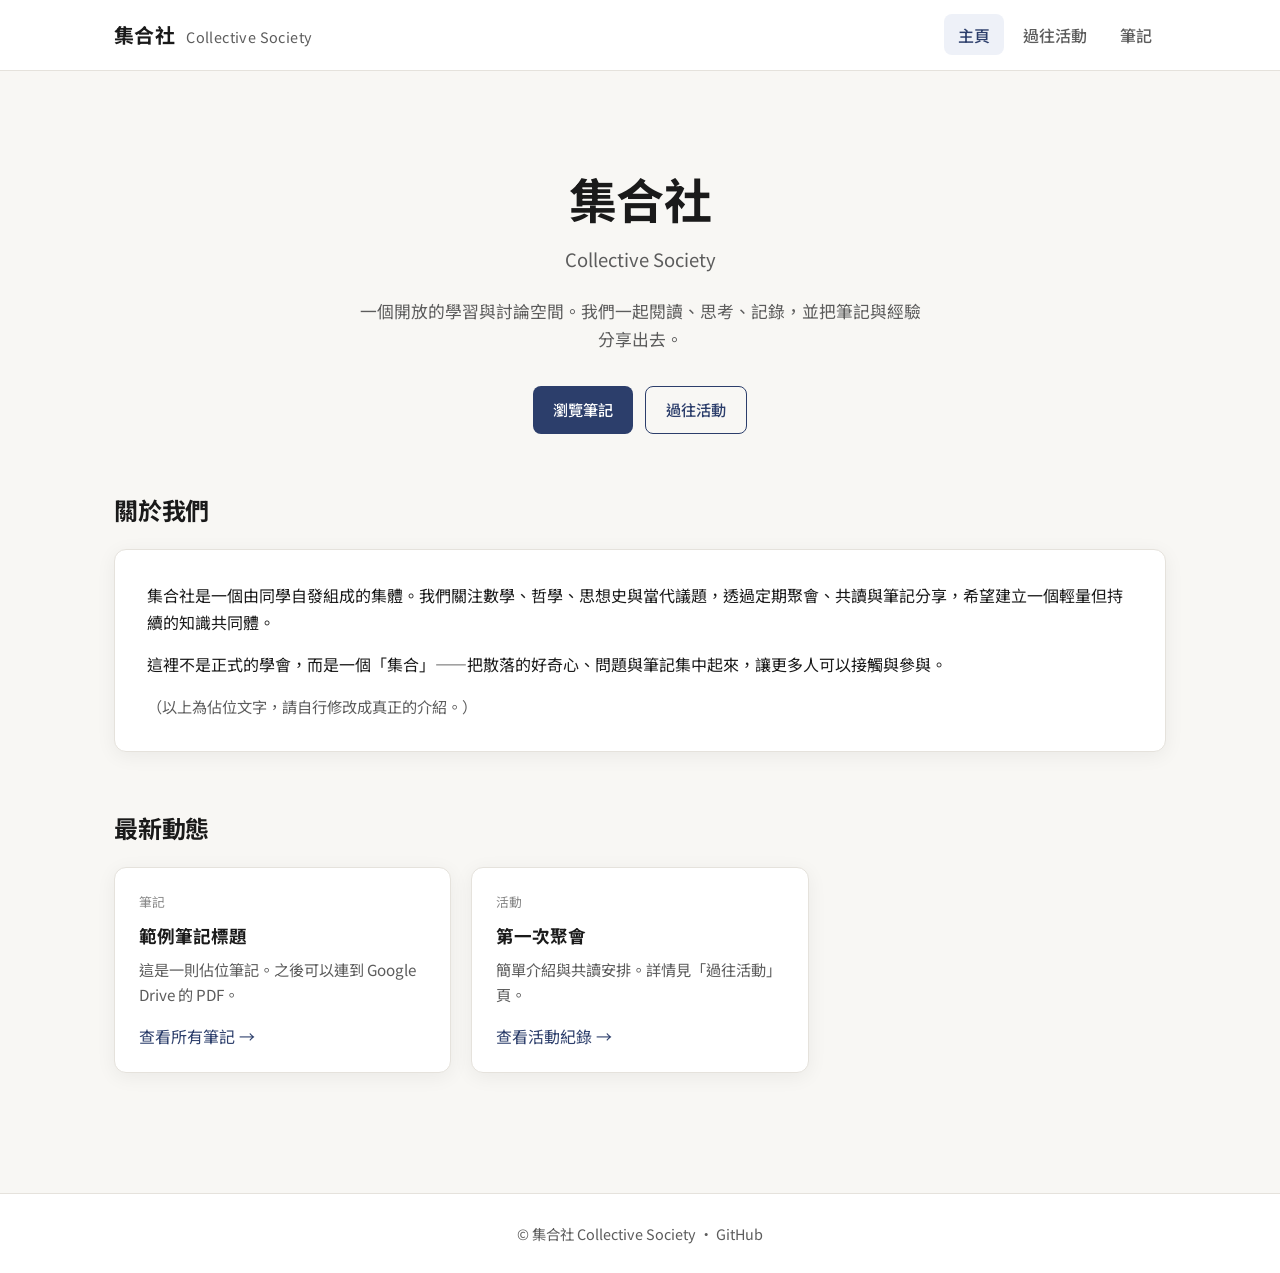
==== index.html @ fe5dfff3 "Initial Commit" ====
<!DOCTYPE html>
<html lang="zh-Hant">
<head>
  <meta charset="UTF-8" />
  <meta name="viewport" content="width=device-width, initial-scale=1" />
  <title>主頁 · 集合社 Collective Society</title>
  <meta name="description" content="集合社 Collective Society — 學習、討論與筆記分享的集體空間" />
  <link rel="preconnect" href="https://fonts.googleapis.com" />
  <link rel="preconnect" href="https://fonts.gstatic.com" crossorigin />
  <link href="https://fonts.googleapis.com/css2?family=Noto+Sans+TC:wght@400;500;700&family=Inter:wght@400;500;600;700&display=swap" rel="stylesheet" />
  <link rel="stylesheet" href="style.css" />
</head>
<body>
  <header class="site-header">
    <div class="header-inner">
      <a href="index.html" class="logo">集合社 <span>Collective Society</span></a>
      <nav class="nav">
        <a href="index.html" class="active">主頁</a>
        <a href="events.html">過往活動</a>
        <a href="notes.html">筆記</a>
      </nav>
    </div>
  </header>

  <main>
    <section class="hero">
      <h1>集合社</h1>
      <p class="subtitle">Collective Society</p>
      <p class="lead">一個開放的學習與討論空間。我們一起閱讀、思考、記錄，並把筆記與經驗分享出去。</p>
      <div style="display:flex; gap:0.75rem; justify-content:center; flex-wrap:wrap;">
        <a class="btn" href="notes.html">瀏覽筆記</a>
        <a class="btn btn-outline" href="events.html">過往活動</a>
      </div>
    </section>

    <section class="section">
      <h2 class="section-title">關於我們</h2>
      <div class="about-box">
        <p>集合社是一個由同學自發組成的集體。我們關注數學、哲學、思想史與當代議題，透過定期聚會、共讀與筆記分享，希望建立一個輕量但持續的知識共同體。</p>
        <p>這裡不是正式的學會，而是一個「集合」——把散落的好奇心、問題與筆記集中起來，讓更多人可以接觸與參與。</p>
        <p style="color:var(--text-muted); font-size:0.95rem;">（以上為佔位文字，請自行修改成真正的介紹。）</p>
      </div>
    </section>

    <section class="section">
      <h2 class="section-title">最新動態</h2>
      <div class="cards">
        <article class="card">
          <div class="meta">筆記</div>
          <h3>範例筆記標題</h3>
          <p>這是一則佔位筆記。之後可以連到 Google Drive 的 PDF。</p>
          <a href="notes.html">查看所有筆記 →</a>
        </article>
        <article class="card">
          <div class="meta">活動</div>
          <h3>第一次聚會</h3>
          <p>簡單介紹與共讀安排。詳情見「過往活動」頁。</p>
          <a href="events.html">查看活動紀錄 →</a>
        </article>
      </div>
    </section>
  </main>

  <footer class="site-footer">
    <p>© 集合社 Collective Society · <a href="https://github.com/KelvinHoKaHim/collective-society" target="_blank" rel="noopener">GitHub</a></p>
  </footer>
</body>
</html>
---- style.css ----
/* 集合社 Collective Society - styles */

:root {
  --bg: #f8f7f4;
  --surface: #ffffff;
  --text: #1a1a1a;
  --text-muted: #5c5c5c;
  --accent: #2c3e6b;
  --accent-hover: #1e2d4f;
  --border: #e5e2dc;
  --radius: 12px;
  --shadow: 0 4px 20px rgba(0,0,0,0.06);
  --font-sans: "Noto Sans TC", "Inter", system-ui, -apple-system, sans-serif;
}

*, *::before, *::after { box-sizing: border-box; margin: 0; padding: 0; }

html { scroll-behavior: smooth; }

body {
  font-family: var(--font-sans);
  background: var(--bg);
  color: var(--text);
  line-height: 1.65;
  min-height: 100vh;
  display: flex;
  flex-direction: column;
}

a { color: var(--accent); text-decoration: none; }
a:hover { text-decoration: underline; }

img { max-width: 100%; display: block; }

/* Header */
.site-header {
  background: var(--surface);
  border-bottom: 1px solid var(--border);
  position: sticky;
  top: 0;
  z-index: 100;
  backdrop-filter: blur(8px);
}

.header-inner {
  max-width: 1100px;
  margin: 0 auto;
  padding: 0.9rem 1.5rem;
  display: flex;
  align-items: center;
  justify-content: space-between;
  gap: 1rem;
}

.logo {
  font-weight: 700;
  font-size: 1.25rem;
  color: var(--text);
  letter-spacing: 0.02em;
  text-decoration: none;
}
.logo span {
  font-weight: 400;
  color: var(--text-muted);
  font-size: 0.9rem;
  margin-left: 0.35rem;
}

.nav {
  display: flex;
  gap: 0.25rem;
  flex-wrap: wrap;
}

.nav a {
  padding: 0.45rem 0.9rem;
  border-radius: 8px;
  color: var(--text-muted);
  font-weight: 500;
  text-decoration: none;
  transition: all 0.15s ease;
}
.nav a:hover,
.nav a.active {
  background: #eef1f8;
  color: var(--accent);
  text-decoration: none;
}

/* Main */
main {
  flex: 1;
  max-width: 1100px;
  width: 100%;
  margin: 0 auto;
  padding: 2.5rem 1.5rem 4rem;
}

/* Hero */
.hero {
  text-align: center;
  padding: 3rem 1rem 3.5rem;
}
.hero h1 {
  font-size: clamp(2.2rem, 5vw, 3rem);
  font-weight: 700;
  letter-spacing: -0.02em;
  margin-bottom: 0.4rem;
}
.hero .subtitle {
  font-size: 1.15rem;
  color: var(--text-muted);
  margin-bottom: 1.5rem;
}
.hero p.lead {
  max-width: 36rem;
  margin: 0 auto 2rem;
  color: var(--text-muted);
  font-size: 1.05rem;
}

/* Buttons */
.btn {
  display: inline-flex;
  align-items: center;
  gap: 0.4rem;
  padding: 0.65rem 1.25rem;
  background: var(--accent);
  color: #fff !important;
  border-radius: 8px;
  font-weight: 500;
  text-decoration: none !important;
  transition: background 0.15s ease;
  border: none;
  cursor: pointer;
  font-size: 0.95rem;
}
.btn:hover {
  background: var(--accent-hover);
}
.btn-outline {
  background: transparent;
  color: var(--accent) !important;
  border: 1.5px solid var(--accent);
}
.btn-outline:hover {
  background: #eef1f8;
}

/* Sections */
.section {
  margin-bottom: 3.5rem;
}
.section-title {
  font-size: 1.5rem;
  font-weight: 700;
  margin-bottom: 1.25rem;
  letter-spacing: -0.01em;
}
.section-title + p {
  color: var(--text-muted);
  margin-bottom: 1.75rem;
  max-width: 40rem;
}

/* Cards grid */
.cards {
  display: grid;
  grid-template-columns: repeat(auto-fill, minmax(280px, 1fr));
  gap: 1.25rem;
}

.card {
  background: var(--surface);
  border: 1px solid var(--border);
  border-radius: var(--radius);
  padding: 1.4rem 1.5rem;
  box-shadow: var(--shadow);
  transition: transform 0.15s ease, box-shadow 0.15s ease;
}
.card:hover {
  transform: translateY(-2px);
  box-shadow: 0 8px 28px rgba(0,0,0,0.08);
}
.card h3 {
  font-size: 1.1rem;
  margin-bottom: 0.4rem;
}
.card p {
  color: var(--text-muted);
  font-size: 0.95rem;
  margin-bottom: 1rem;
}
.card .meta {
  font-size: 0.8rem;
  color: #888;
  margin-bottom: 0.6rem;
}

/* Note cards */
.note-card {
  background: var(--surface);
  border: 1px solid var(--border);
  border-radius: var(--radius);
  padding: 1.5rem 1.6rem;
  box-shadow: var(--shadow);
}
.note-card .note-meta {
  font-size: 0.8rem;
  color: #888;
  margin-bottom: 0.35rem;
}
.note-card h3 {
  font-size: 1.15rem;
  margin-bottom: 0.5rem;
}
.note-card p {
  color: var(--text-muted);
  font-size: 0.95rem;
  margin-bottom: 1.1rem;
}

/* Event timeline style */
.event-list {
  display: flex;
  flex-direction: column;
  gap: 1.25rem;
}
.event-item {
  display: grid;
  grid-template-columns: 110px 1fr;
  gap: 1.25rem;
  background: var(--surface);
  border: 1px solid var(--border);
  border-radius: var(--radius);
  padding: 1.25rem 1.5rem;
  box-shadow: var(--shadow);
}
.event-date {
  font-weight: 600;
  color: var(--accent);
  font-size: 0.95rem;
}
.event-item h3 {
  font-size: 1.1rem;
  margin-bottom: 0.3rem;
}
.event-item p {
  color: var(--text-muted);
  font-size: 0.95rem;
}

/* About box */
.about-box {
  background: var(--surface);
  border: 1px solid var(--border);
  border-radius: var(--radius);
  padding: 2rem;
  box-shadow: var(--shadow);
}
.about-box p + p { margin-top: 1rem; }

/* Footer */
.site-footer {
  border-top: 1px solid var(--border);
  background: var(--surface);
  padding: 1.75rem 1.5rem;
  text-align: center;
  color: var(--text-muted);
  font-size: 0.9rem;
}
.site-footer a { color: var(--text-muted); }

/* Utility */
.mt-2 { margin-top: 2rem; }
.text-center { text-align: center; }
.hint {
  background: #f0f4fa;
  border-left: 4px solid var(--accent);
  padding: 1rem 1.25rem;
  border-radius: 0 8px 8px 0;
  font-size: 0.92rem;
  color: var(--text-muted);
  margin-top: 2rem;
}

/* Responsive */
@media (max-width: 640px) {
  .header-inner { flex-direction: column; align-items: flex-start; }
  .nav { width: 100%; }
  .event-item { grid-template-columns: 1fr; gap: 0.4rem; }
  .hero { padding: 2rem 0.5rem 2.5rem; }
}
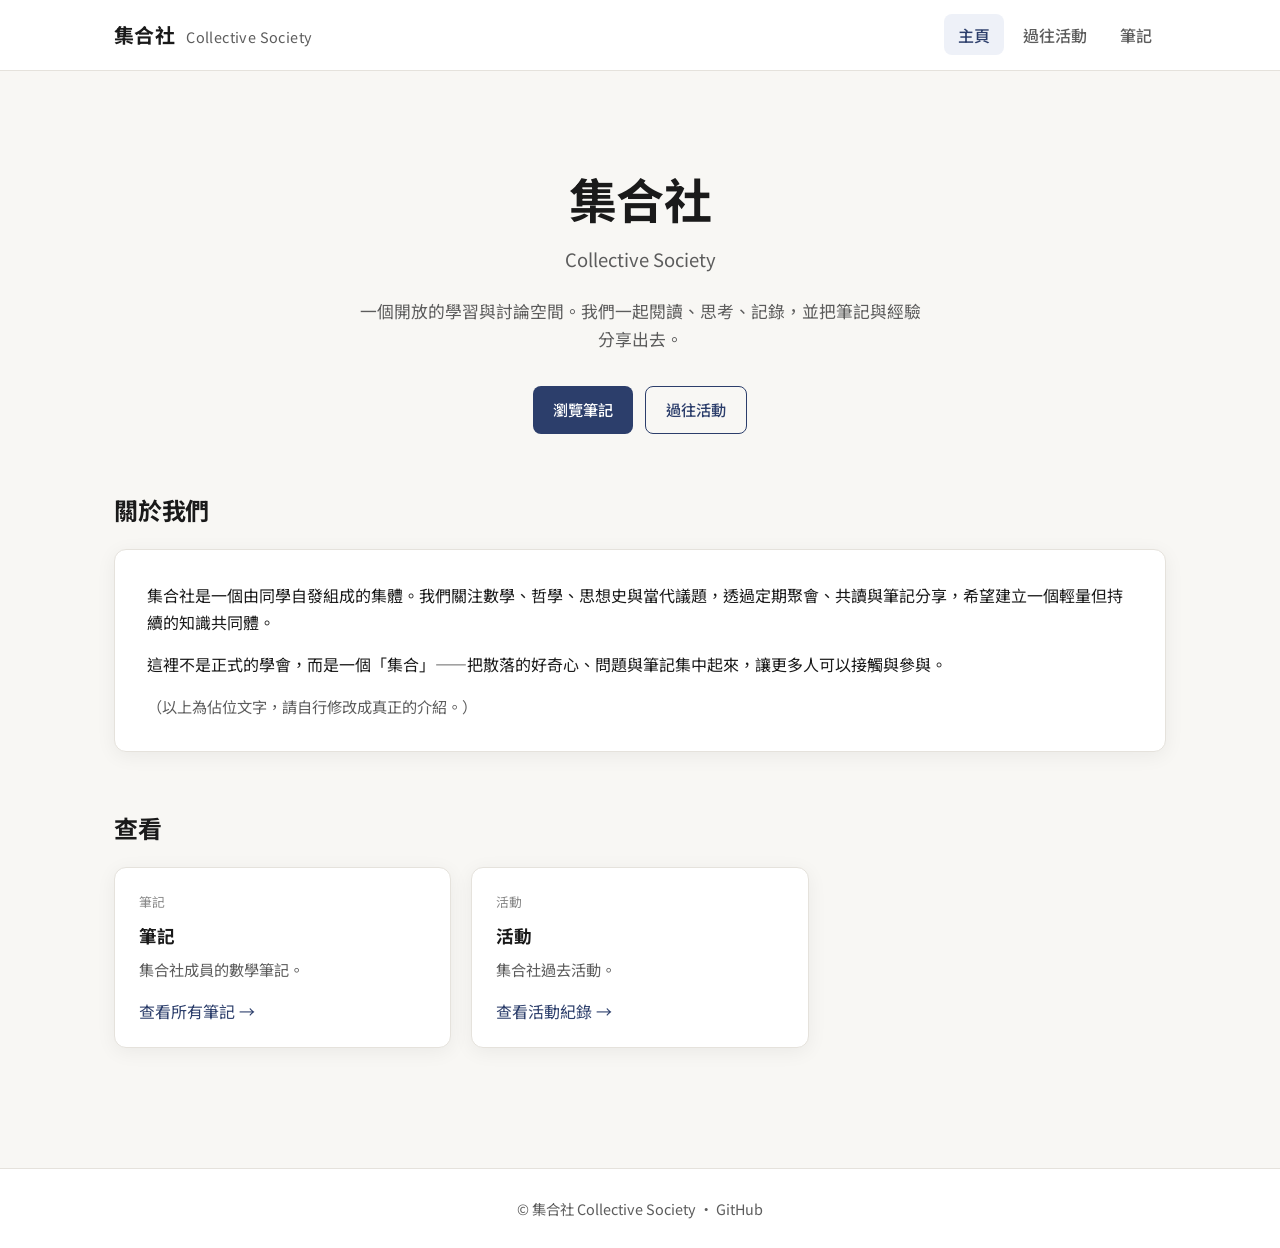
==== commit 2983b72d: "Update" ====
--- a/index.html
+++ b/index.html
@@ -43,18 +43,18 @@
     </section>
 
     <section class="section">
-      <h2 class="section-title">最新動態</h2>
+      <h2 class="section-title">查看</h2>
       <div class="cards">
         <article class="card">
           <div class="meta">筆記</div>
-          <h3>範例筆記標題</h3>
-          <p>這是一則佔位筆記。之後可以連到 Google Drive 的 PDF。</p>
+          <h3>筆記</h3>
+          <p>集合社成員的數學筆記。</p>
           <a href="notes.html">查看所有筆記 →</a>
         </article>
         <article class="card">
           <div class="meta">活動</div>
-          <h3>第一次聚會</h3>
-          <p>簡單介紹與共讀安排。詳情見「過往活動」頁。</p>
+          <h3>活動</h3>
+          <p>集合社過去活動。</p>
           <a href="events.html">查看活動紀錄 →</a>
         </article>
       </div>
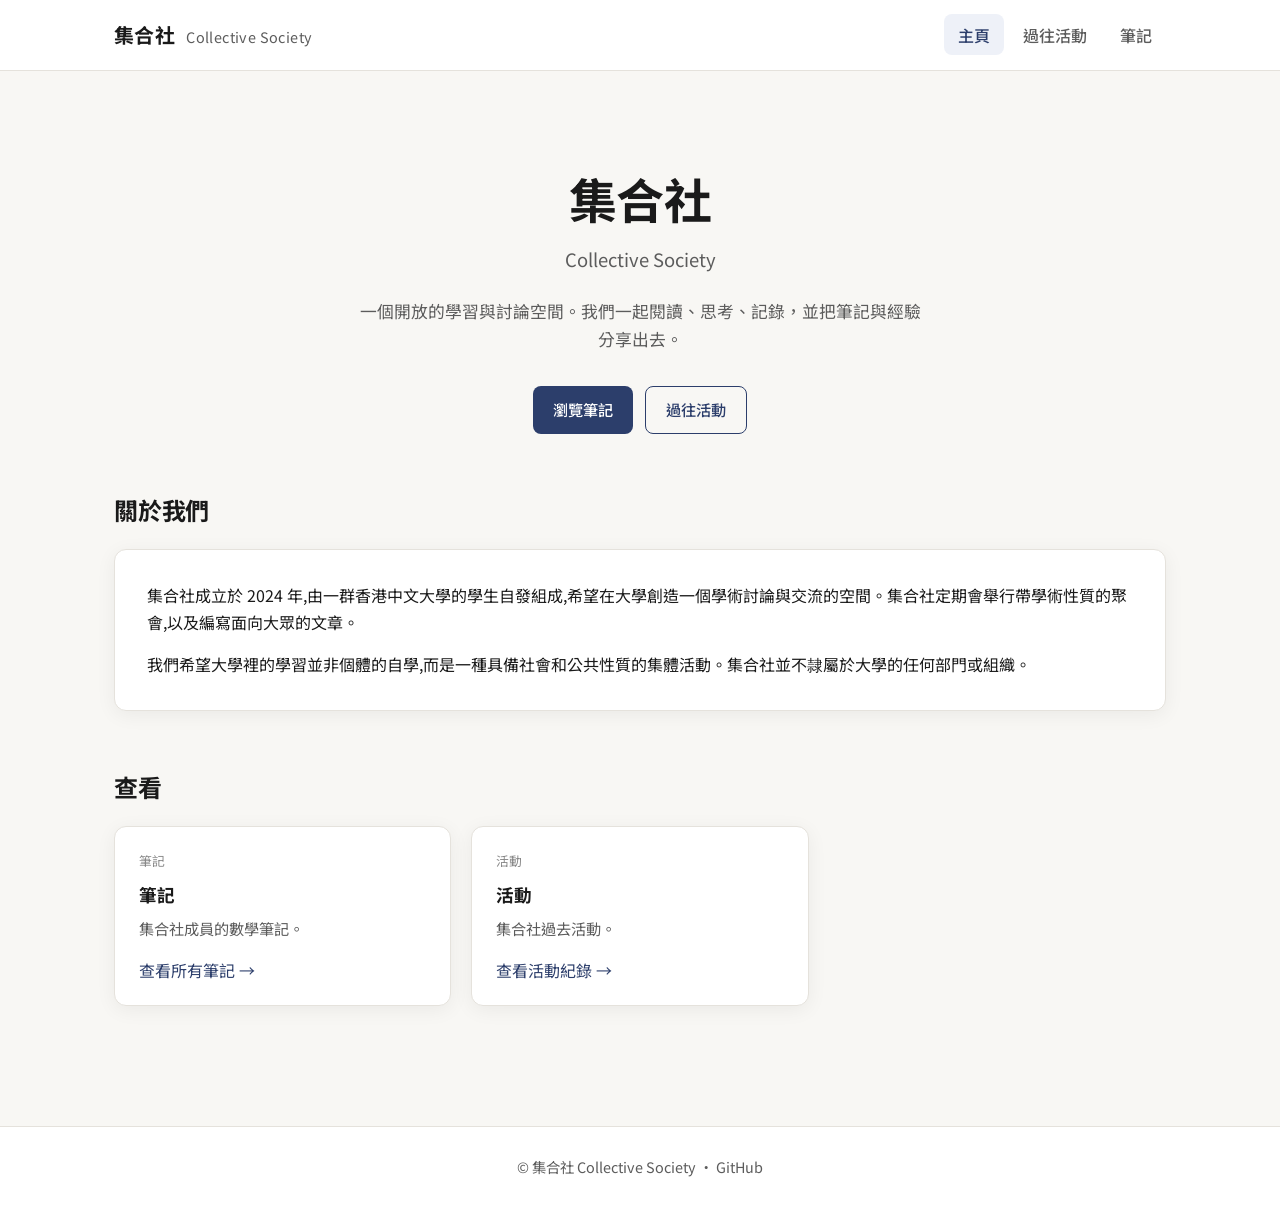
==== commit 412b3e23: "Update" ====
--- a/index.html
+++ b/index.html
@@ -36,9 +36,8 @@
     <section class="section">
       <h2 class="section-title">關於我們</h2>
       <div class="about-box">
-        <p>集合社是一個由同學自發組成的集體。我們關注數學、哲學、思想史與當代議題，透過定期聚會、共讀與筆記分享，希望建立一個輕量但持續的知識共同體。</p>
-        <p>這裡不是正式的學會，而是一個「集合」——把散落的好奇心、問題與筆記集中起來，讓更多人可以接觸與參與。</p>
-        <p style="color:var(--text-muted); font-size:0.95rem;">（以上為佔位文字，請自行修改成真正的介紹。）</p>
+        <p>集合社成立於 2024 年,由一群香港中文大學的學生自發組成,希望在大學創造一個學術討論與交流的空間。集合社定期會舉行帶學術性質的聚會,以及編寫面向大眾的文章。</p>
+        <p>我們希望大學裡的學習並非個體的自學,而是一種具備社會和公共性質的集體活動。集合社並不隷屬於大學的任何部門或組織。</p>
       </div>
     </section>
 
